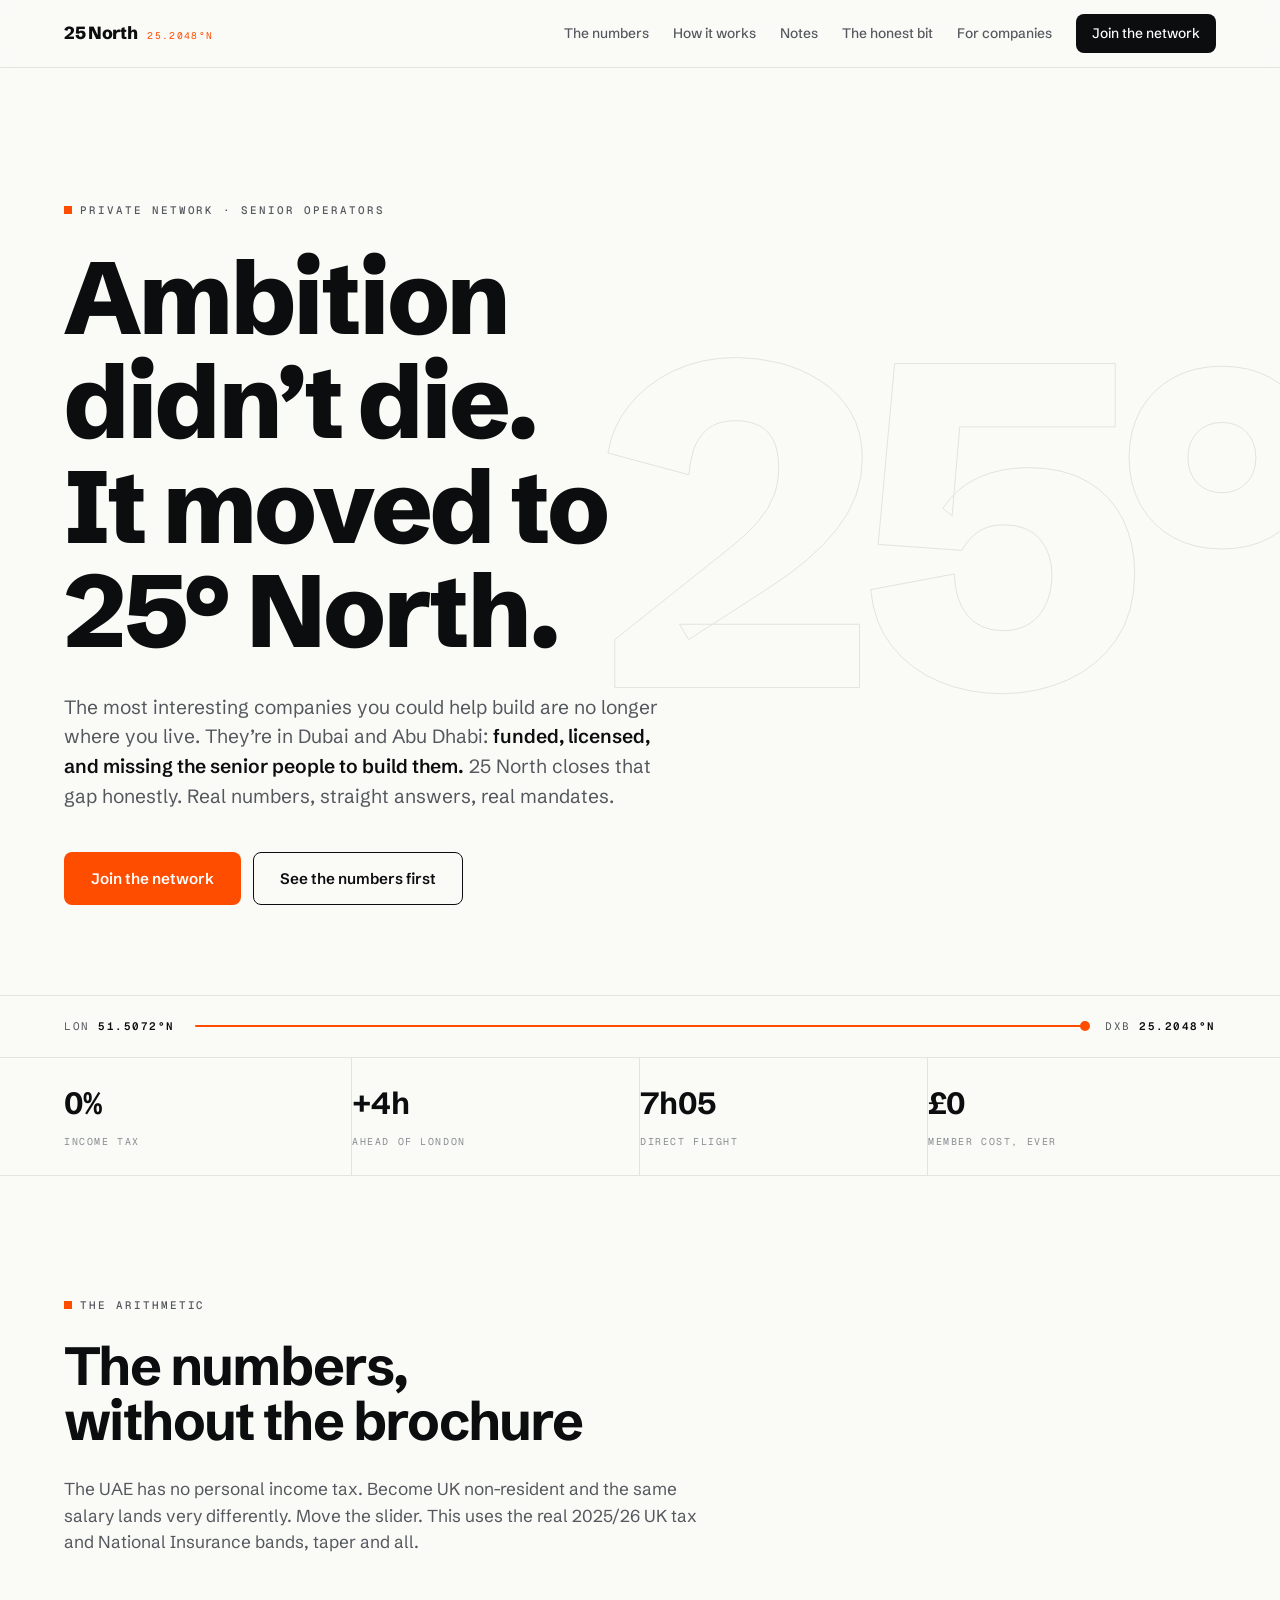
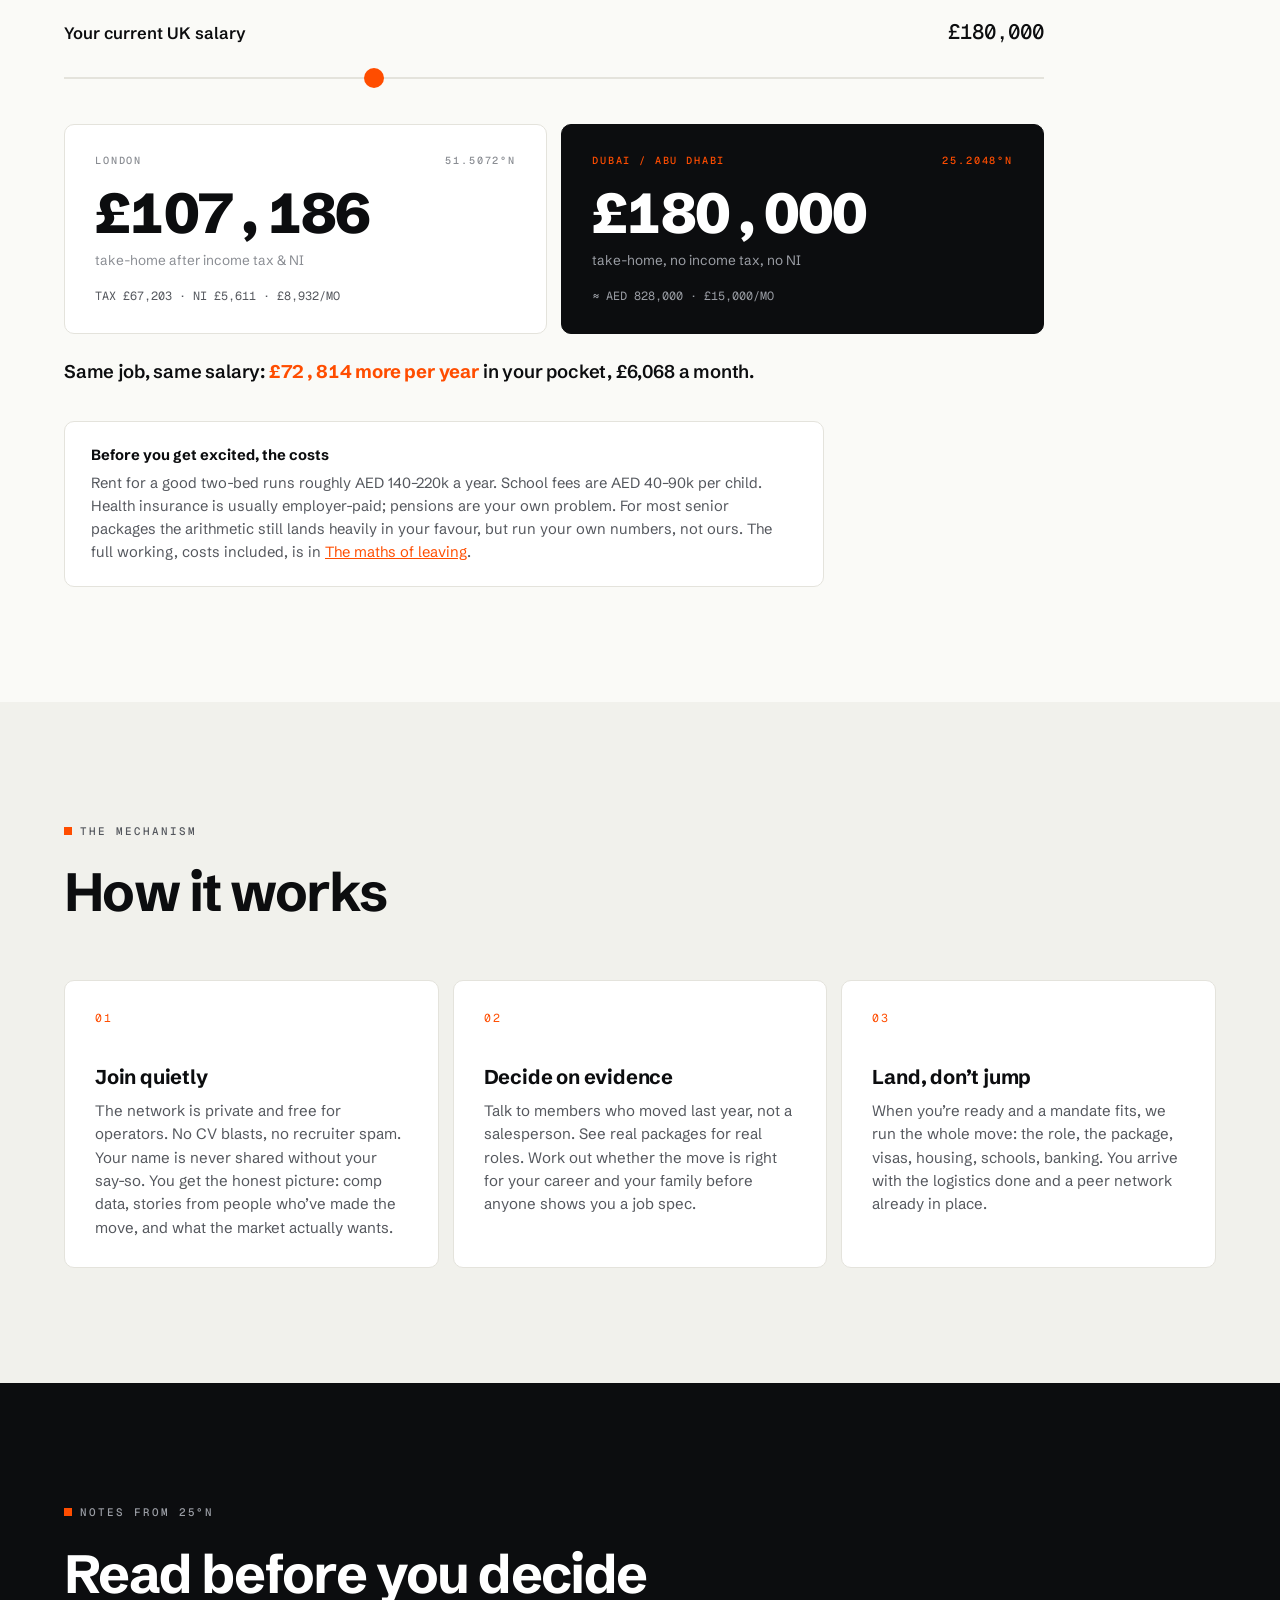
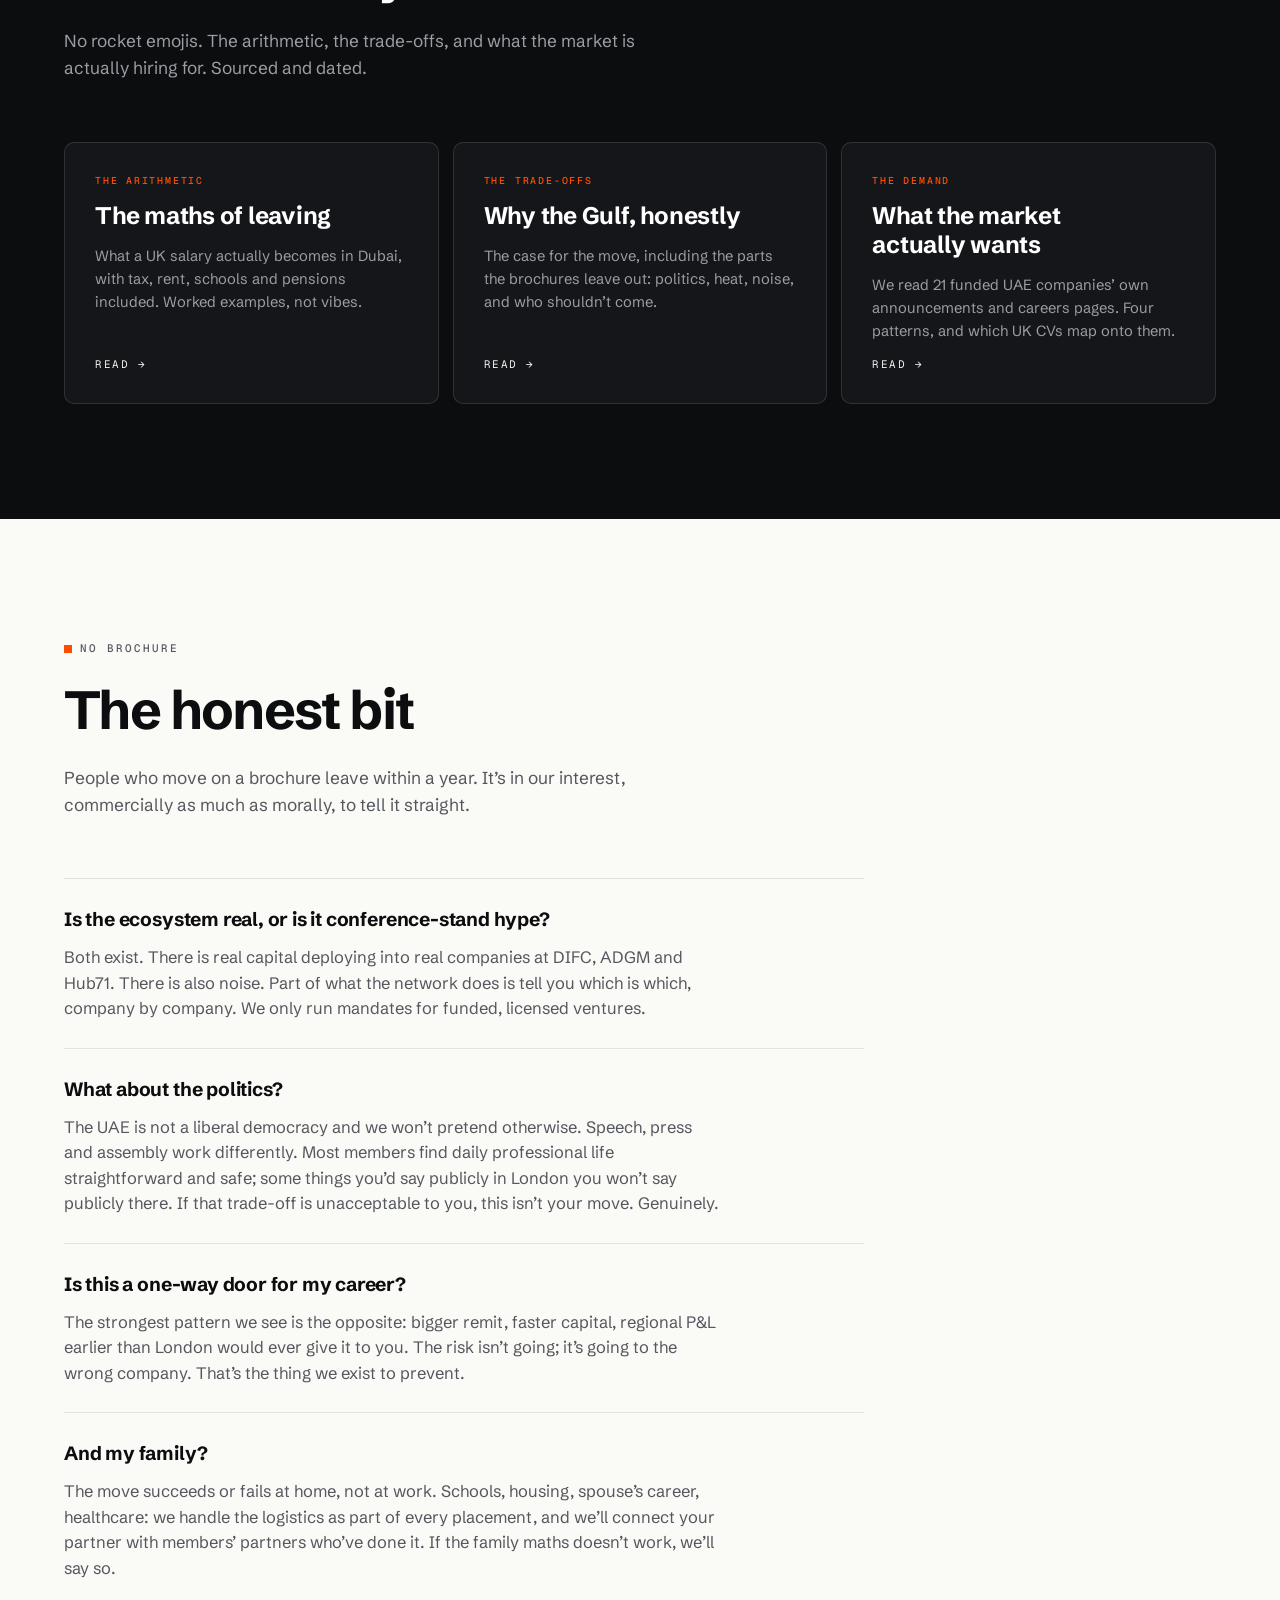
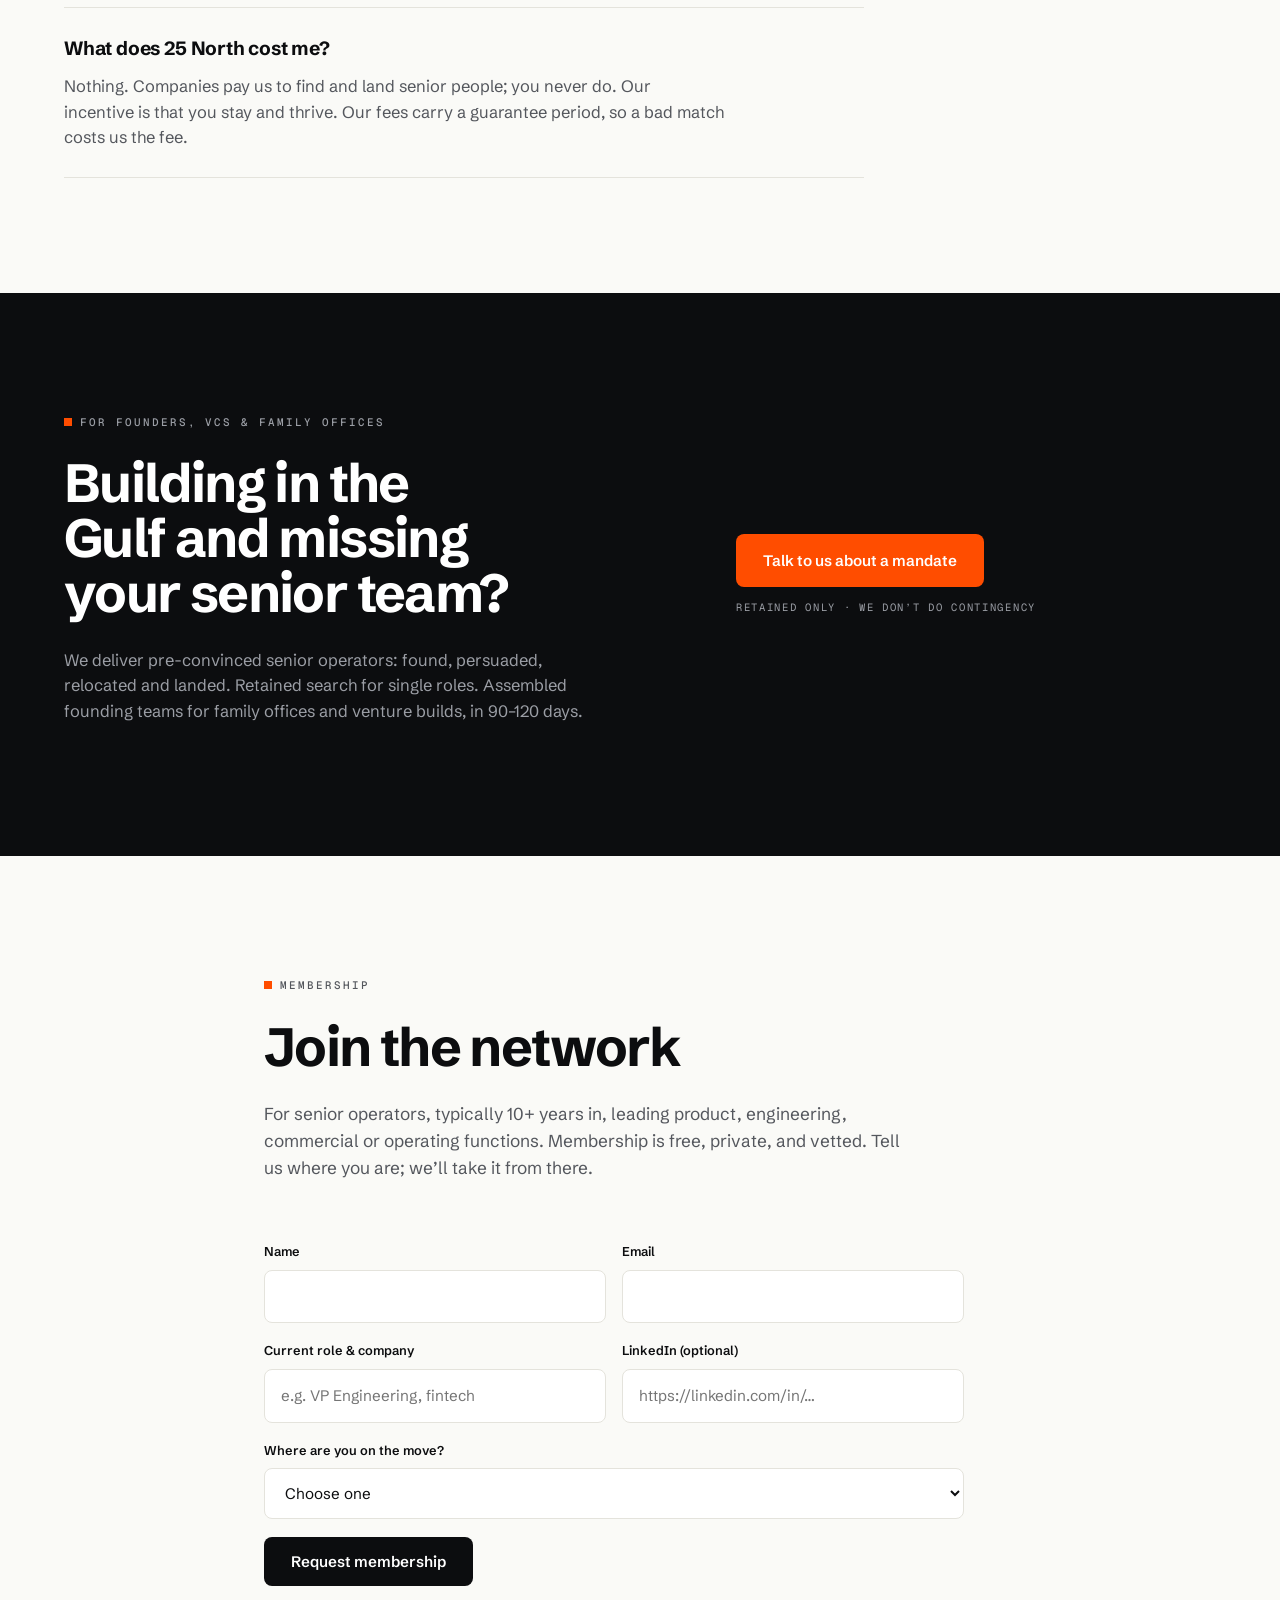
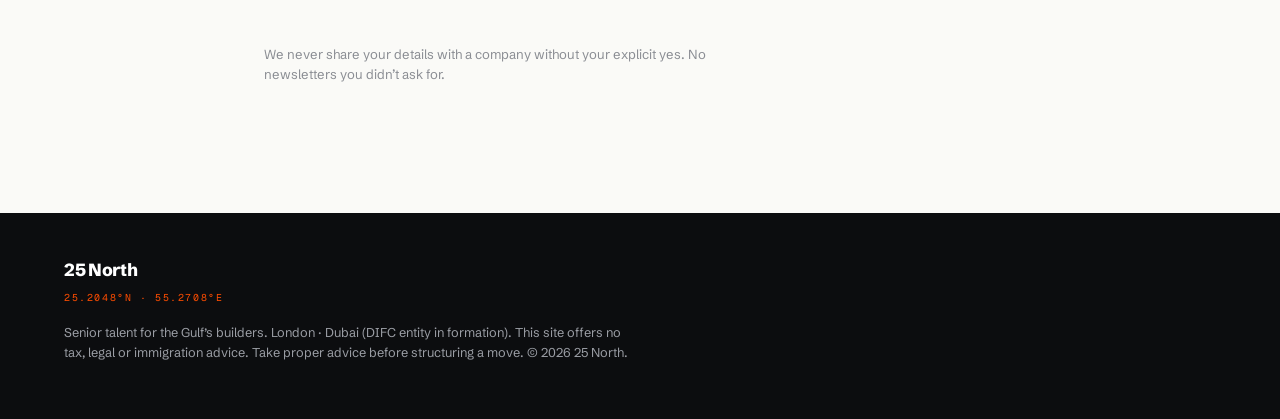
==== index.html @ 4f751bbb "25 North: candidate-side landing site with lead capture Static site for the UK-to-UAE senior talent " ====
<!doctype html>
<html lang="en-GB">
<head>
<meta charset="utf-8">
<meta name="viewport" content="width=device-width, initial-scale=1">
<title>25 North — for senior operators building at 25°N</title>
<meta name="description" content="25 North is a private network for senior UK operators moving to the UAE. Honest numbers, straight answers, and real mandates with funded ventures in Dubai and Abu Dhabi.">
<link rel="preconnect" href="https://fonts.googleapis.com">
<link rel="preconnect" href="https://fonts.gstatic.com" crossorigin>
<link rel="stylesheet" href="https://fonts.googleapis.com/css2?family=Schibsted+Grotesk:wght@400;500;600;700;800&family=Geist+Mono:wght@400;500&display=swap">
<link rel="stylesheet" href="assets/styles.css">
</head>
<body>

<header class="topbar">
  <div class="shell topbar-in">
    <a class="brand" href="#top">
      <span class="brand-word">25 North</span>
      <span class="brand-lat">25.2048°N</span>
    </a>
    <nav class="nav" aria-label="Main">
      <a href="#numbers">The numbers</a>
      <a href="#how">How it works</a>
      <a href="#notes">Notes</a>
      <a href="#honest">The honest bit</a>
      <a href="#companies">For companies</a>
      <a class="nav-cta" href="#join">Join the network</a>
    </nav>
  </div>
</header>

<main id="top">

  <!-- Hero -->
  <section class="hero">
    <div class="hero-watermark" aria-hidden="true">25°</div>
    <div class="shell hero-in">
      <p class="eyebrow">Private network &middot; senior operators</p>
      <h1>Ambition didn&rsquo;t die. It moved to 25&deg;&nbsp;North.</h1>
      <p class="lede">The most interesting companies you could help build are no longer where you live. They&rsquo;re in Dubai and Abu&nbsp;Dhabi: <strong>funded, licensed, and missing the senior people to build them.</strong> 25&nbsp;North closes that gap honestly. Real numbers, straight answers, real mandates.</p>
      <div class="hero-ctas">
        <a class="btn btn-primary" href="#join">Join the network</a>
        <a class="btn btn-ghost" href="#numbers">See the numbers first</a>
      </div>
    </div>
    <div class="route" aria-hidden="true">
      <div class="shell route-in">
        <span class="mono">LON <b>51.5072&deg;N</b></span>
        <div class="route-track"><span class="route-dot"></span></div>
        <span class="mono">DXB <b>25.2048&deg;N</b></span>
      </div>
    </div>
  </section>

  <!-- Facts strip -->
  <div class="facts" aria-label="Key figures">
    <div class="shell facts-in">
      <div class="fact"><b>0%</b><span>income tax</span></div>
      <div class="fact"><b>+4h</b><span>ahead of London</span></div>
      <div class="fact"><b>7h05</b><span>direct flight</span></div>
      <div class="fact"><b>&pound;0</b><span>member cost, ever</span></div>
    </div>
  </div>

  <!-- Calculator -->
  <section class="band" id="numbers">
    <div class="shell">
      <div class="section-head reveal">
        <p class="eyebrow">The arithmetic</p>
        <h2>The numbers, without the brochure</h2>
        <p class="section-lede">The UAE has no personal income tax. Become UK non-resident and the same salary lands very differently. Move the slider. This uses the real 2025/26 UK tax and National Insurance bands, taper and all.</p>
      </div>

      <div class="calc reveal">
        <div class="calc-controls">
          <label for="salary">Your current UK salary <output id="salary-out" for="salary"></output></label>
          <input type="range" id="salary" min="80000" max="400000" step="5000" value="180000">
        </div>
        <div class="calc-grid">
          <div class="calc-card">
            <p class="calc-city"><span>London</span><span>51.5072&deg;N</span></p>
            <p class="calc-big" id="uk-takehome"></p>
            <p class="calc-sub">take-home after income tax &amp; NI</p>
            <p class="calc-detail" id="uk-detail"></p>
          </div>
          <div class="calc-card calc-card-accent">
            <p class="calc-city"><span>Dubai / Abu Dhabi</span><span>25.2048&deg;N</span></p>
            <p class="calc-big" id="uae-takehome"></p>
            <p class="calc-sub">take-home, no income tax, no NI</p>
            <p class="calc-detail" id="uae-detail"></p>
          </div>
        </div>
        <p class="calc-delta" id="delta-line"></p>
        <div class="calc-honesty">
          <h4>Before you get excited, the costs</h4>
          <p>Rent for a good two-bed runs roughly AED 140&ndash;220k a year. School fees are AED 40&ndash;90k per child. Health insurance is usually employer-paid; pensions are your own problem. For most senior packages the arithmetic still lands heavily in your favour, but run your own numbers, not ours. The full working, costs included, is in <a href="notes/the-maths-of-leaving.html">The maths of leaving</a>.</p>
        </div>
      </div>
    </div>
  </section>

  <!-- How it works -->
  <section class="band band-alt" id="how">
    <div class="shell">
      <div class="section-head reveal">
        <p class="eyebrow">The mechanism</p>
        <h2>How it works</h2>
      </div>
      <ol class="steps reveal">
        <li>
          <h3>Join quietly</h3>
          <p>The network is private and free for operators. No CV blasts, no recruiter spam. Your name is never shared without your say-so. You get the honest picture: comp data, stories from people who&rsquo;ve made the move, and what the market actually wants.</p>
        </li>
        <li>
          <h3>Decide on evidence</h3>
          <p>Talk to members who moved last year, not a salesperson. See real packages for real roles. Work out whether the move is right for your career and your family before anyone shows you a job spec.</p>
        </li>
        <li>
          <h3>Land, don&rsquo;t jump</h3>
          <p>When you&rsquo;re ready and a mandate fits, we run the whole move: the role, the package, visas, housing, schools, banking. You arrive with the logistics done and a peer network already in place.</p>
        </li>
      </ol>
    </div>
  </section>

  <!-- Notes -->
  <section class="band band-dark" id="notes">
    <div class="shell">
      <div class="section-head reveal">
        <p class="eyebrow">Notes from 25&deg;N</p>
        <h2>Read before you decide</h2>
        <p class="section-lede">No rocket emojis. The arithmetic, the trade-offs, and what the market is actually hiring for. Sourced and dated.</p>
      </div>
      <div class="notes-grid reveal">
        <a class="note-card" href="notes/the-maths-of-leaving.html">
          <span class="note-kicker">The arithmetic</span>
          <h3>The maths of leaving</h3>
          <p>What a UK salary actually becomes in Dubai, with tax, rent, schools and pensions included. Worked examples, not vibes.</p>
          <span class="note-more">Read &rarr;</span>
        </a>
        <a class="note-card" href="notes/why-the-gulf-honestly.html">
          <span class="note-kicker">The trade-offs</span>
          <h3>Why the Gulf, honestly</h3>
          <p>The case for the move, including the parts the brochures leave out: politics, heat, noise, and who shouldn&rsquo;t come.</p>
          <span class="note-more">Read &rarr;</span>
        </a>
        <a class="note-card" href="notes/what-the-market-actually-wants.html">
          <span class="note-kicker">The demand</span>
          <h3>What the market actually wants</h3>
          <p>We read 21 funded UAE companies&rsquo; own announcements and careers pages. Four patterns, and which UK CVs map onto them.</p>
          <span class="note-more">Read &rarr;</span>
        </a>
      </div>
    </div>
  </section>

  <!-- The honest bit -->
  <section class="band" id="honest">
    <div class="shell">
      <div class="section-head reveal">
        <p class="eyebrow">No brochure</p>
        <h2>The honest bit</h2>
        <p class="section-lede">People who move on a brochure leave within a year. It&rsquo;s in our interest, commercially as much as morally, to tell it straight.</p>
      </div>
      <dl class="faq reveal">
        <div class="faq-item">
          <dt>Is the ecosystem real, or is it conference-stand hype?</dt>
          <dd>Both exist. There is real capital deploying into real companies at DIFC, ADGM and Hub71. There is also noise. Part of what the network does is tell you which is which, company by company. We only run mandates for funded, licensed ventures.</dd>
        </div>
        <div class="faq-item">
          <dt>What about the politics?</dt>
          <dd>The UAE is not a liberal democracy and we won&rsquo;t pretend otherwise. Speech, press and assembly work differently. Most members find daily professional life straightforward and safe; some things you&rsquo;d say publicly in London you won&rsquo;t say publicly there. If that trade-off is unacceptable to you, this isn&rsquo;t your move. Genuinely.</dd>
        </div>
        <div class="faq-item">
          <dt>Is this a one-way door for my career?</dt>
          <dd>The strongest pattern we see is the opposite: bigger remit, faster capital, regional P&amp;L earlier than London would ever give it to you. The risk isn&rsquo;t going; it&rsquo;s going to the wrong company. That&rsquo;s the thing we exist to prevent.</dd>
        </div>
        <div class="faq-item">
          <dt>And my family?</dt>
          <dd>The move succeeds or fails at home, not at work. Schools, housing, spouse&rsquo;s career, healthcare: we handle the logistics as part of every placement, and we&rsquo;ll connect your partner with members&rsquo; partners who&rsquo;ve done it. If the family maths doesn&rsquo;t work, we&rsquo;ll say so.</dd>
        </div>
        <div class="faq-item">
          <dt>What does 25 North cost me?</dt>
          <dd>Nothing. Companies pay us to find and land senior people; you never do. Our incentive is that you stay and thrive. Our fees carry a guarantee period, so a bad match costs us the fee.</dd>
        </div>
      </dl>
    </div>
  </section>

  <!-- For companies -->
  <section class="band band-dark" id="companies">
    <div class="shell companies-grid">
      <div class="reveal">
        <p class="eyebrow">For founders, VCs &amp; family offices</p>
        <h2>Building in the Gulf and missing your senior team?</h2>
        <p>We deliver pre-convinced senior operators: found, persuaded, relocated and landed. Retained search for single roles. Assembled founding teams for family offices and venture builds, in 90&ndash;120 days.</p>
      </div>
      <div class="companies-cta reveal">
        <a class="btn btn-primary" href="mailto:dannysdubai@gmail.com?subject=Mandate%20enquiry%20-%2025%20North">Talk to us about a mandate</a>
        <p class="companies-note">Retained only &middot; we don&rsquo;t do contingency</p>
      </div>
    </div>
  </section>

  <!-- Join -->
  <section class="band" id="join">
    <div class="shell shell-narrow">
      <div class="section-head reveal">
        <p class="eyebrow">Membership</p>
        <h2>Join the network</h2>
        <p class="section-lede">For senior operators, typically 10+ years in, leading product, engineering, commercial or operating functions. Membership is free, private, and vetted. Tell us where you are; we&rsquo;ll take it from there.</p>
      </div>
      <form id="join-form" novalidate class="reveal">
        <div class="form-row">
          <div class="field">
            <label for="f-name">Name</label>
            <input id="f-name" name="name" type="text" autocomplete="name" required>
          </div>
          <div class="field">
            <label for="f-email">Email</label>
            <input id="f-email" name="email" type="email" autocomplete="email" required>
          </div>
        </div>
        <div class="form-row">
          <div class="field">
            <label for="f-role">Current role &amp; company</label>
            <input id="f-role" name="role" type="text" placeholder="e.g. VP Engineering, fintech" required>
          </div>
          <div class="field">
            <label for="f-linkedin">LinkedIn (optional)</label>
            <input id="f-linkedin" name="linkedin" type="url" placeholder="https://linkedin.com/in/…">
          </div>
        </div>
        <div class="field">
          <label for="f-timeline">Where are you on the move?</label>
          <select id="f-timeline" name="timeline" required>
            <option value="" selected disabled>Choose one</option>
            <option>Curious: want the honest picture</option>
            <option>Seriously considering: 6–12 months out</option>
            <option>Ready: would move for the right role</option>
            <option>Already in the UAE</option>
          </select>
        </div>
        <div class="hp" aria-hidden="true">
          <label for="f-company2">Leave this empty</label>
          <input id="f-company2" name="_honey" type="text" tabindex="-1" autocomplete="off">
        </div>
        <button class="btn btn-dark" type="submit">Request membership</button>
        <p class="form-status" id="form-status" role="status" aria-live="polite"></p>
        <p class="form-privacy">We never share your details with a company without your explicit yes. No newsletters you didn&rsquo;t ask for.</p>
      </form>
    </div>
  </section>

</main>

<footer class="footer">
  <div class="shell footer-in">
    <span class="footer-brand">25 North</span>
    <span class="footer-coords">25.2048&deg;N &middot; 55.2708&deg;E</span>
    <p class="footer-fine">Senior talent for the Gulf&rsquo;s builders. London &middot; Dubai (DIFC entity in formation). This site offers no tax, legal or immigration advice. Take proper advice before structuring a move. &copy; 2026 25 North.</p>
  </div>
</footer>

<script src="assets/app.js"></script>
</body>
</html>
---- assets/styles.css ----
/* 25 North — Swiss-modern, light, signal orange.
   Type: Schibsted Grotesk (display + body) · Geist Mono (labels, data).
   Flat 1px geometry, oversized headlines, functional motion. No heritage styling. */
:root{
  --bg:#fafaf7;
  --bg-2:#f1f1ec;
  --ink:#0c0d0f;
  --ink-2:#54575d;
  --muted:#8a8d93;
  --line:#e4e3dc;
  --accent:#ff4d00;
  --accent-down:#d94100;
  --dark:#0c0d0f;
  --dark-2:#15161a;
  --on-dark:#f2f2ef;
  --on-dark-2:#9b9ea5;
  --line-dark:rgba(255,255,255,.12);
  --good:#0e8a5f;
  --error:#c92a1e;
  --font-sans:"Schibsted Grotesk", "Helvetica Neue", Arial, system-ui, sans-serif;
  --font-mono:"Geist Mono", ui-monospace, "SF Mono", Menlo, monospace;
  --shell:1200px;
  --radius:10px;
}
*{box-sizing:border-box}
html{scroll-behavior:smooth}
@media (prefers-reduced-motion:reduce){ html{scroll-behavior:auto} }
body{
  margin:0; background:var(--bg); color:var(--ink);
  font-family:var(--font-sans); font-size:16.5px; line-height:1.55;
  -webkit-font-smoothing:antialiased;
}
.shell{
  max-width:var(--shell); margin:0 auto;
  padding-left:max(24px, env(safe-area-inset-left, 0px));
  padding-right:max(24px, env(safe-area-inset-right, 0px));
}
.shell-narrow{max-width:800px}

h1,h2,h3{font-weight:700; line-height:1.02; letter-spacing:-.03em; text-wrap:balance; margin:0 0 .5em}
h1{font-size:clamp(3rem,8vw,6.6rem); font-weight:800}
h2{font-size:clamp(2rem,4.2vw,3.4rem)}
h3{font-size:1.25rem; letter-spacing:-.01em; line-height:1.2}
p{margin:0 0 1em}
a{color:inherit}
.accent{color:var(--accent)}

.mono, .eyebrow{font-family:var(--font-mono)}
.eyebrow{
  display:inline-flex; align-items:center; gap:8px;
  font-size:.68rem; font-weight:500; letter-spacing:.18em; text-transform:uppercase;
  color:var(--ink-2); margin:0 0 26px;
}
.eyebrow::before{content:""; width:8px; height:8px; background:var(--accent); display:inline-block}
.band-dark .eyebrow{color:var(--on-dark-2)}

/* ---------- Reveal (JS-gated) ---------- */
html.js .reveal{opacity:0; transform:translateY(14px); transition:opacity .6s ease, transform .6s cubic-bezier(.2,.7,.2,1)}
html.js .reveal.in{opacity:1; transform:none}
@media (prefers-reduced-motion:reduce){ html.js .reveal{opacity:1; transform:none; transition:none} }

/* ---------- Top bar ---------- */
.topbar{
  position:sticky; top:0; z-index:40;
  background:color-mix(in srgb, var(--bg) 85%, transparent);
  backdrop-filter:blur(12px); -webkit-backdrop-filter:blur(12px);
  border-bottom:1px solid var(--line);
}
.topbar-in{display:flex; align-items:center; justify-content:space-between; gap:16px; padding-block:14px}
.brand{display:flex; align-items:baseline; gap:10px; text-decoration:none; color:var(--ink)}
.brand-word{font-weight:800; font-size:1.1rem; letter-spacing:-.02em}
.brand-lat{font-family:var(--font-mono); font-size:.6rem; letter-spacing:.14em; color:var(--accent)}
.nav{display:flex; align-items:center; gap:24px; flex-wrap:wrap}
.nav a{font-size:.86rem; font-weight:500; color:var(--ink-2); text-decoration:none}
.nav a:hover{color:var(--ink)}
.nav-cta{
  color:#fff !important; background:var(--ink); padding:9px 16px; border-radius:8px; font-weight:600;
}
.nav-cta:hover{background:var(--accent)}
@media (max-width:860px){ .nav a:not(.nav-cta){display:none} }

/* ---------- Hero ---------- */
.hero{position:relative; overflow:hidden}
.hero-watermark{
  position:absolute; right:-.06em; top:46%; transform:translateY(-50%);
  font-weight:800; font-size:clamp(14rem,36vw,34rem); line-height:1; letter-spacing:-.05em;
  color:transparent; -webkit-text-stroke:1px var(--line); pointer-events:none; user-select:none;
  z-index:0;
}
@media (max-width:860px){ .hero-watermark{display:none} }
.hero-in{position:relative; z-index:1; padding-block:clamp(72px,10vw,140px) clamp(56px,7vw,96px)}
.hero h1{max-width:11ch; margin-bottom:30px}
.hero .lede{font-size:clamp(1.05rem,1.5vw,1.3rem); color:var(--ink-2); max-width:52ch; margin-bottom:40px}
.hero .lede strong{color:var(--ink); font-weight:600}
.hero-ctas{display:flex; gap:12px; flex-wrap:wrap; align-items:center}

/* Route line */
.route{border-top:1px solid var(--line); border-bottom:1px solid var(--line); padding-block:22px}
.route-in{display:grid; grid-template-columns:auto 1fr auto; gap:20px; align-items:center}
.route .mono{font-size:.68rem; letter-spacing:.14em; text-transform:uppercase; color:var(--ink-2); white-space:nowrap}
.route .mono b{color:var(--ink); font-weight:600}
.route-track{position:relative; height:2px; background:var(--line); border-radius:2px; min-width:0}
.route-track::after{
  content:""; position:absolute; inset:0; background:var(--accent); transform-origin:left;
  border-radius:2px;
}
html.js .route-track::after{transform:scaleX(0); animation:route 1.8s cubic-bezier(.4,0,.2,1) .3s forwards}
.route-dot{
  position:absolute; top:50%; left:100%; width:10px; height:10px; margin:-5px 0 0 -5px;
  background:var(--accent); border-radius:50%;
}
html.js .route-dot{opacity:0; animation:pop .4s ease 2s forwards}
@keyframes route{to{transform:scaleX(1)}}
@keyframes pop{to{opacity:1}}
@media (prefers-reduced-motion:reduce){
  html.js .route-track::after{animation:none; transform:none}
  html.js .route-dot{animation:none; opacity:1}
}

/* Facts strip */
.facts{background:var(--bg); border-bottom:1px solid var(--line)}
.facts-in{display:grid; grid-template-columns:repeat(auto-fit,minmax(150px,1fr))}
.fact{padding:22px 24px 22px 0; border-right:1px solid var(--line); min-width:0}
.fact:last-child{border-right:none}
@media (max-width:700px){ .facts-in{grid-template-columns:1fr 1fr} .fact:nth-child(2n){border-right:none} .fact{border-bottom:1px solid var(--line)} .fact:nth-last-child(-n+2){border-bottom:none} }
.fact b{display:block; font-size:clamp(1.5rem,2.4vw,2.1rem); font-weight:700; letter-spacing:-.02em; font-variant-numeric:tabular-nums}
.fact span{font-family:var(--font-mono); font-size:.62rem; letter-spacing:.16em; text-transform:uppercase; color:var(--muted)}

/* ---------- Buttons ---------- */
.btn{
  display:inline-block; padding:14px 26px; border-radius:8px; font-weight:600; font-size:.95rem;
  text-decoration:none; border:1px solid transparent; cursor:pointer; font-family:var(--font-sans);
  transition:background .15s ease, border-color .15s ease, color .15s ease, transform .1s ease;
}
.btn:active{transform:translateY(1px)}
.btn-primary{background:var(--accent); color:#fff}
.btn-primary:hover{background:var(--accent-down)}
.btn-dark{background:var(--ink); color:#fff}
.btn-dark:hover{background:var(--accent)}
.btn-ghost{border-color:var(--ink); color:var(--ink); background:transparent}
.btn-ghost:hover{border-color:var(--accent); color:var(--accent)}
.band-dark .btn-ghost{border-color:var(--on-dark-2); color:var(--on-dark)}
.band-dark .btn-ghost:hover{border-color:#fff; color:#fff}

/* ---------- Bands ---------- */
.band{padding-block:clamp(72px,9vw,128px)}
.band-alt{background:var(--bg-2)}
.band-dark{background:var(--dark); color:var(--on-dark)}
.band-dark h2{color:#fff}
.section-head{max-width:760px; margin-bottom:clamp(36px,5vw,60px)}
.section-lede{color:var(--ink-2); font-size:1.08rem; max-width:58ch; margin:0}
.band-dark .section-lede{color:var(--on-dark-2)}

/* ---------- Calculator ---------- */
.calc{max-width:980px}
.calc-controls label{display:flex; justify-content:space-between; align-items:baseline; gap:12px; font-weight:600; margin-bottom:12px; flex-wrap:wrap}
.calc-controls output{font-family:var(--font-mono); font-size:1.3rem; font-weight:500; font-variant-numeric:tabular-nums}
input[type=range]{width:100%; appearance:none; -webkit-appearance:none; height:36px; background:none; margin:0 0 28px; cursor:pointer}
input[type=range]::-webkit-slider-runnable-track{height:2px; background:var(--line)}
input[type=range]::-webkit-slider-thumb{appearance:none; -webkit-appearance:none; width:20px; height:20px; border-radius:50%; background:var(--accent); margin-top:-9px}
input[type=range]::-moz-range-track{height:2px; background:var(--line)}
input[type=range]::-moz-range-thumb{width:18px; height:18px; border-radius:50%; background:var(--accent); border:none}
input[type=range]:focus-visible{outline:2px solid var(--accent); outline-offset:4px; border-radius:4px}

.calc-grid{display:grid; grid-template-columns:repeat(auto-fit,minmax(290px,1fr)); gap:14px}
.calc-card{background:#fff; border:1px solid var(--line); border-radius:var(--radius); padding:28px 30px; min-width:0}
.calc-card .calc-city{font-family:var(--font-mono); font-size:.64rem; font-weight:500; letter-spacing:.18em; text-transform:uppercase; color:var(--muted); margin:0 0 16px; display:flex; justify-content:space-between; gap:8px}
.calc-big{font-size:clamp(2.4rem,4.4vw,3.6rem); font-weight:800; letter-spacing:-.03em; margin:0; font-variant-numeric:tabular-nums; line-height:1}
.calc-sub{color:var(--muted); font-size:.85rem; margin:8px 0 16px}
.calc-detail{font-family:var(--font-mono); font-size:.74rem; color:var(--ink-2); margin:0; font-variant-numeric:tabular-nums}
.calc-card-accent{background:var(--ink); border-color:var(--ink); color:var(--on-dark)}
.calc-card-accent .calc-city{color:var(--accent)}
.calc-card-accent .calc-big{color:#fff}
.calc-card-accent .calc-sub,.calc-card-accent .calc-detail{color:var(--on-dark-2)}
.calc-delta{margin-top:24px; font-size:1.15rem; font-weight:600; letter-spacing:-.01em}
.calc-delta strong{color:var(--accent); font-variant-numeric:tabular-nums}
.calc-honesty{margin-top:34px; border:1px solid var(--line); border-radius:var(--radius); padding:22px 26px; max-width:76ch; background:#fff}
.calc-honesty h4{margin:0 0 6px; font-size:.92rem}
.calc-honesty p{font-size:.92rem; color:var(--ink-2); margin:0}
.calc-honesty a{color:var(--accent)}

/* ---------- Steps ---------- */
.steps{list-style:none; counter-reset:step; margin:0; padding:0; display:grid; grid-template-columns:repeat(auto-fit,minmax(270px,1fr)); gap:14px}
.steps li{counter-increment:step; min-width:0; background:#fff; border:1px solid var(--line); border-radius:var(--radius); padding:28px 30px}
.steps li::before{
  content:counter(step, decimal-leading-zero);
  font-family:var(--font-mono); font-size:.72rem; letter-spacing:.18em; color:var(--accent);
  display:block; margin-bottom:38px;
}
.steps h3{margin-bottom:10px}
.steps p{color:var(--ink-2); font-size:.94rem; margin:0}

/* ---------- Notes cards ---------- */
.notes-grid{display:grid; grid-template-columns:repeat(auto-fit,minmax(270px,1fr)); gap:14px}
.note-card{
  display:flex; flex-direction:column; gap:14px; background:var(--dark-2); border:1px solid var(--line-dark);
  border-radius:var(--radius); padding:30px; text-decoration:none; color:var(--on-dark); min-width:0;
  position:relative; overflow:hidden; transition:border-color .2s ease;
}
.note-card::before{content:""; position:absolute; inset:0 auto 0 0; width:3px; background:var(--accent); transform:scaleY(0); transform-origin:top; transition:transform .25s ease}
.note-card:hover{border-color:rgba(255,255,255,.3)}
.note-card:hover::before{transform:scaleY(1)}
@media (prefers-reduced-motion:reduce){ .note-card::before{transition:none} }
.note-kicker{font-family:var(--font-mono); font-size:.62rem; font-weight:500; letter-spacing:.18em; text-transform:uppercase; color:var(--accent)}
.note-card h3{margin:0; font-size:1.5rem; color:#fff}
.note-card p{color:var(--on-dark-2); font-size:.92rem; margin:0; flex-grow:1}
.note-more{font-family:var(--font-mono); font-size:.68rem; letter-spacing:.14em; text-transform:uppercase; color:var(--on-dark)}

/* ---------- FAQ ---------- */
.faq{margin:0; max-width:800px}
.faq-item{border-top:1px solid var(--line); padding-block:26px}
.faq-item:last-child{border-bottom:1px solid var(--line)}
.faq dt{font-weight:700; font-size:1.2rem; letter-spacing:-.01em; margin-bottom:10px}
.faq dd{margin:0; color:var(--ink-2); max-width:66ch}

/* ---------- Companies band ---------- */
.companies-grid{display:grid; grid-template-columns:1.3fr 1fr; gap:48px; align-items:center}
@media (max-width:820px){ .companies-grid{grid-template-columns:1fr} }
.companies-grid p{color:var(--on-dark-2); max-width:52ch}
.companies-cta{display:flex; flex-direction:column; align-items:flex-start; gap:12px}
.companies-note{font-family:var(--font-mono); font-size:.66rem; letter-spacing:.16em; text-transform:uppercase; color:var(--on-dark-2); margin:0}

/* ---------- Form ---------- */
form{max-width:700px}
.form-row{display:grid; grid-template-columns:1fr 1fr; gap:16px}
@media (max-width:640px){ .form-row{grid-template-columns:1fr} }
.field{margin-bottom:18px; min-width:0}
.field label{display:block; font-size:.8rem; font-weight:600; margin-bottom:8px}
.field input,.field select{
  width:100%; padding:14px 16px; font:inherit; font-size:.95rem;
  background:#fff; color:var(--ink); border:1px solid var(--line); border-radius:8px;
  transition:border-color .15s ease;
}
.field input:hover,.field select:hover{border-color:var(--muted)}
.field input:focus-visible,.field select:focus-visible,.btn:focus-visible,a:focus-visible{outline:2px solid var(--accent); outline-offset:2px}
.hp{position:absolute; left:-9999px; width:1px; height:1px; overflow:hidden}
.form-status{margin-top:16px; font-weight:500; min-height:1.5em}
.form-status.ok{color:var(--good)}
.form-status.err{color:var(--error)}
.form-status a{color:var(--accent)}
.form-privacy{font-size:.82rem; color:var(--muted); margin-top:12px; max-width:60ch}

/* ---------- Articles ---------- */
.article{max-width:760px; margin:0 auto; padding-block:clamp(56px,8vw,96px)}
.article .eyebrow{margin-bottom:18px}
.article h1{font-size:clamp(2.3rem,5.4vw,4rem); font-weight:800; margin-bottom:16px}
.article .standfirst{font-size:1.3rem; line-height:1.4; letter-spacing:-.01em; color:var(--ink-2); font-weight:500; margin-bottom:14px}
.article .meta{font-family:var(--font-mono); font-size:.68rem; letter-spacing:.08em; color:var(--muted); margin-bottom:48px; text-transform:uppercase}
.article h2{font-size:1.6rem; margin-top:52px}
.article p, .article li{font-size:1.03rem; color:var(--ink); max-width:68ch}
.article a{color:var(--accent)}
.article ul, .article ol{padding-left:22px}
.article li{margin-bottom:10px}
.article .table-scroll{overflow-x:auto; margin:28px 0}
.article table{border-collapse:collapse; width:100%}
.article th, .article td{text-align:right; padding:11px 14px; font-variant-numeric:tabular-nums; border-bottom:1px solid var(--line); white-space:nowrap; font-family:var(--font-mono); font-size:.84rem}
.article th:first-child, .article td:first-child{text-align:left}
.article thead th{font-size:.62rem; text-transform:uppercase; letter-spacing:.14em; color:var(--muted); border-bottom:1px solid var(--ink)}
.article .aside{border:1px solid var(--line); border-radius:var(--radius); background:#fff; padding:20px 24px; margin:32px 0}
.article .aside p{font-size:.92rem; color:var(--ink-2); margin:0}
.article .article-cta{margin-top:56px; padding-top:30px; border-top:1px solid var(--line)}
.article .approx{color:var(--muted); font-size:.85em}

/* ---------- Footer ---------- */
.footer{background:var(--dark); color:var(--on-dark-2); padding-block:44px 56px}
.footer-in{display:flex; flex-direction:column; gap:6px}
.footer-brand{color:#fff; font-weight:800; font-size:1.1rem; letter-spacing:-.02em}
.footer-coords{font-family:var(--font-mono); font-size:.62rem; letter-spacing:.16em; text-transform:uppercase; color:var(--accent)}
.footer-fine{font-size:.8rem; max-width:72ch; margin:12px 0 0}
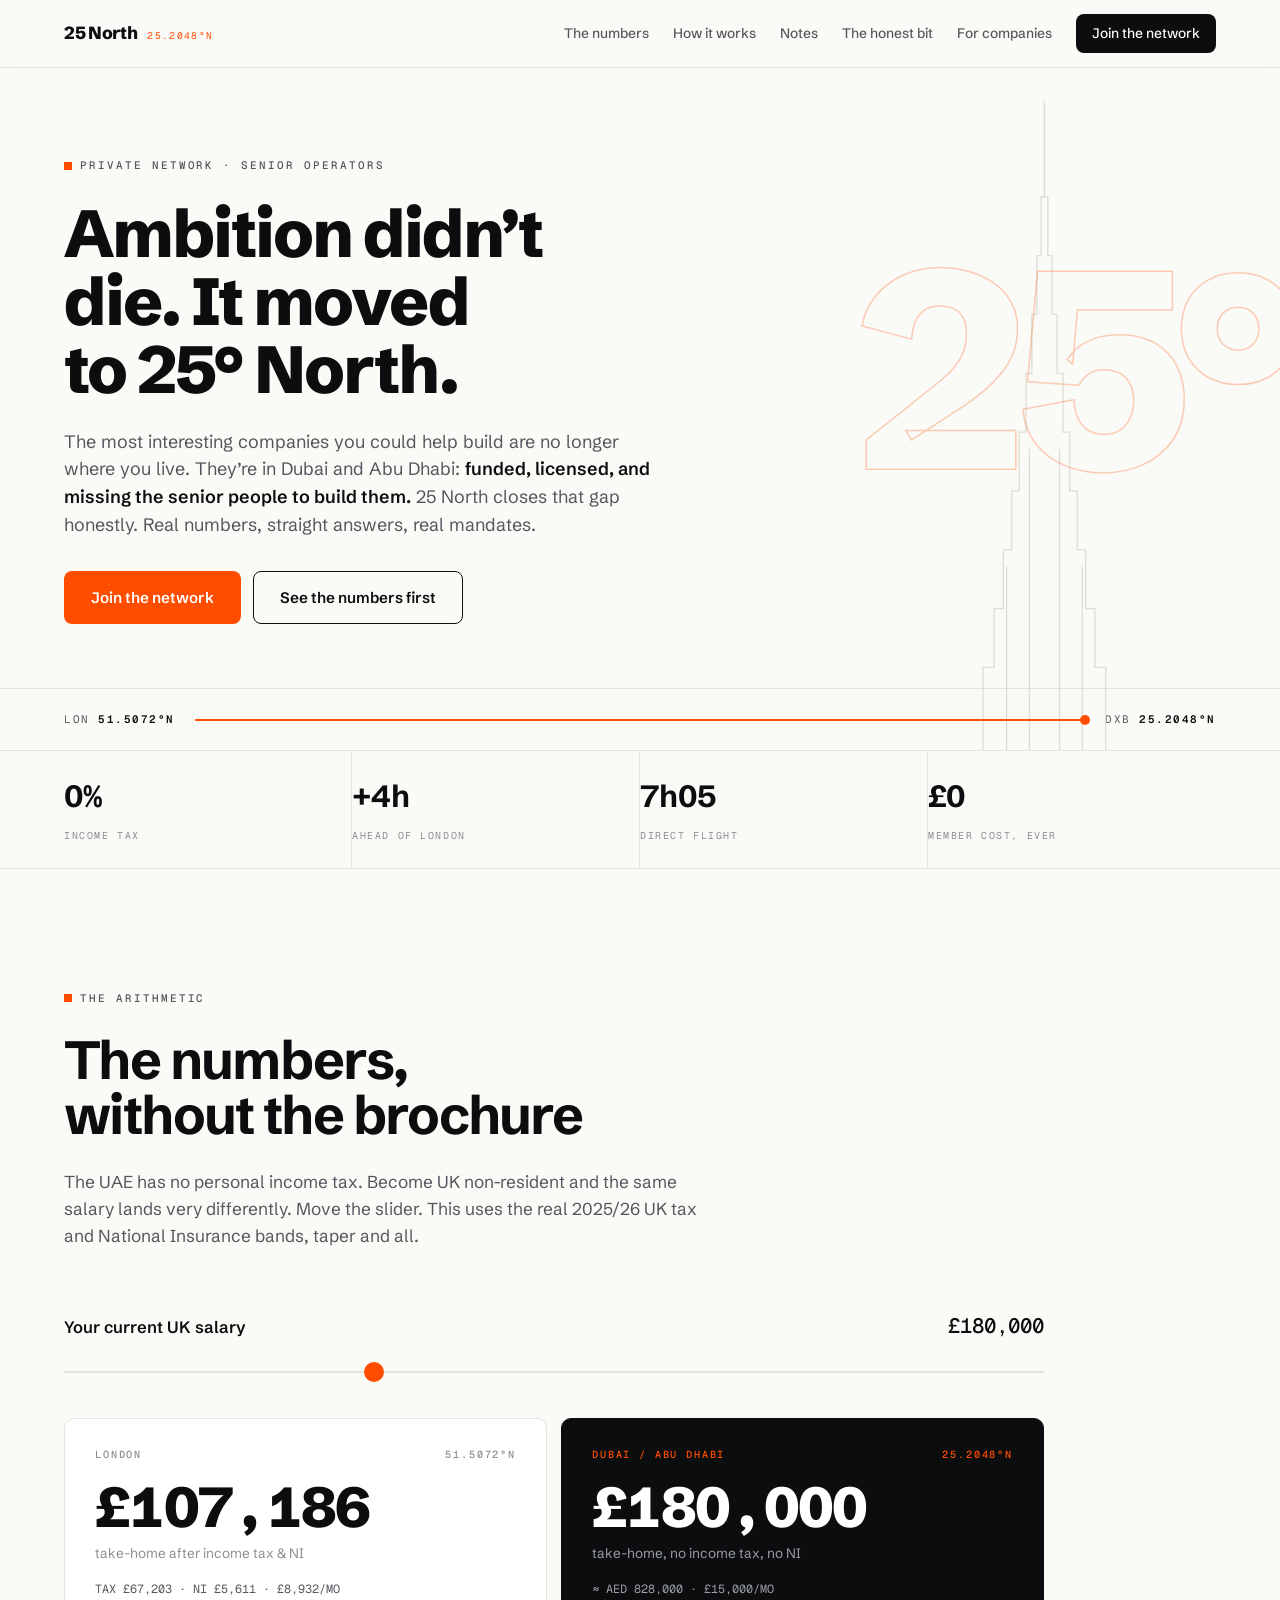
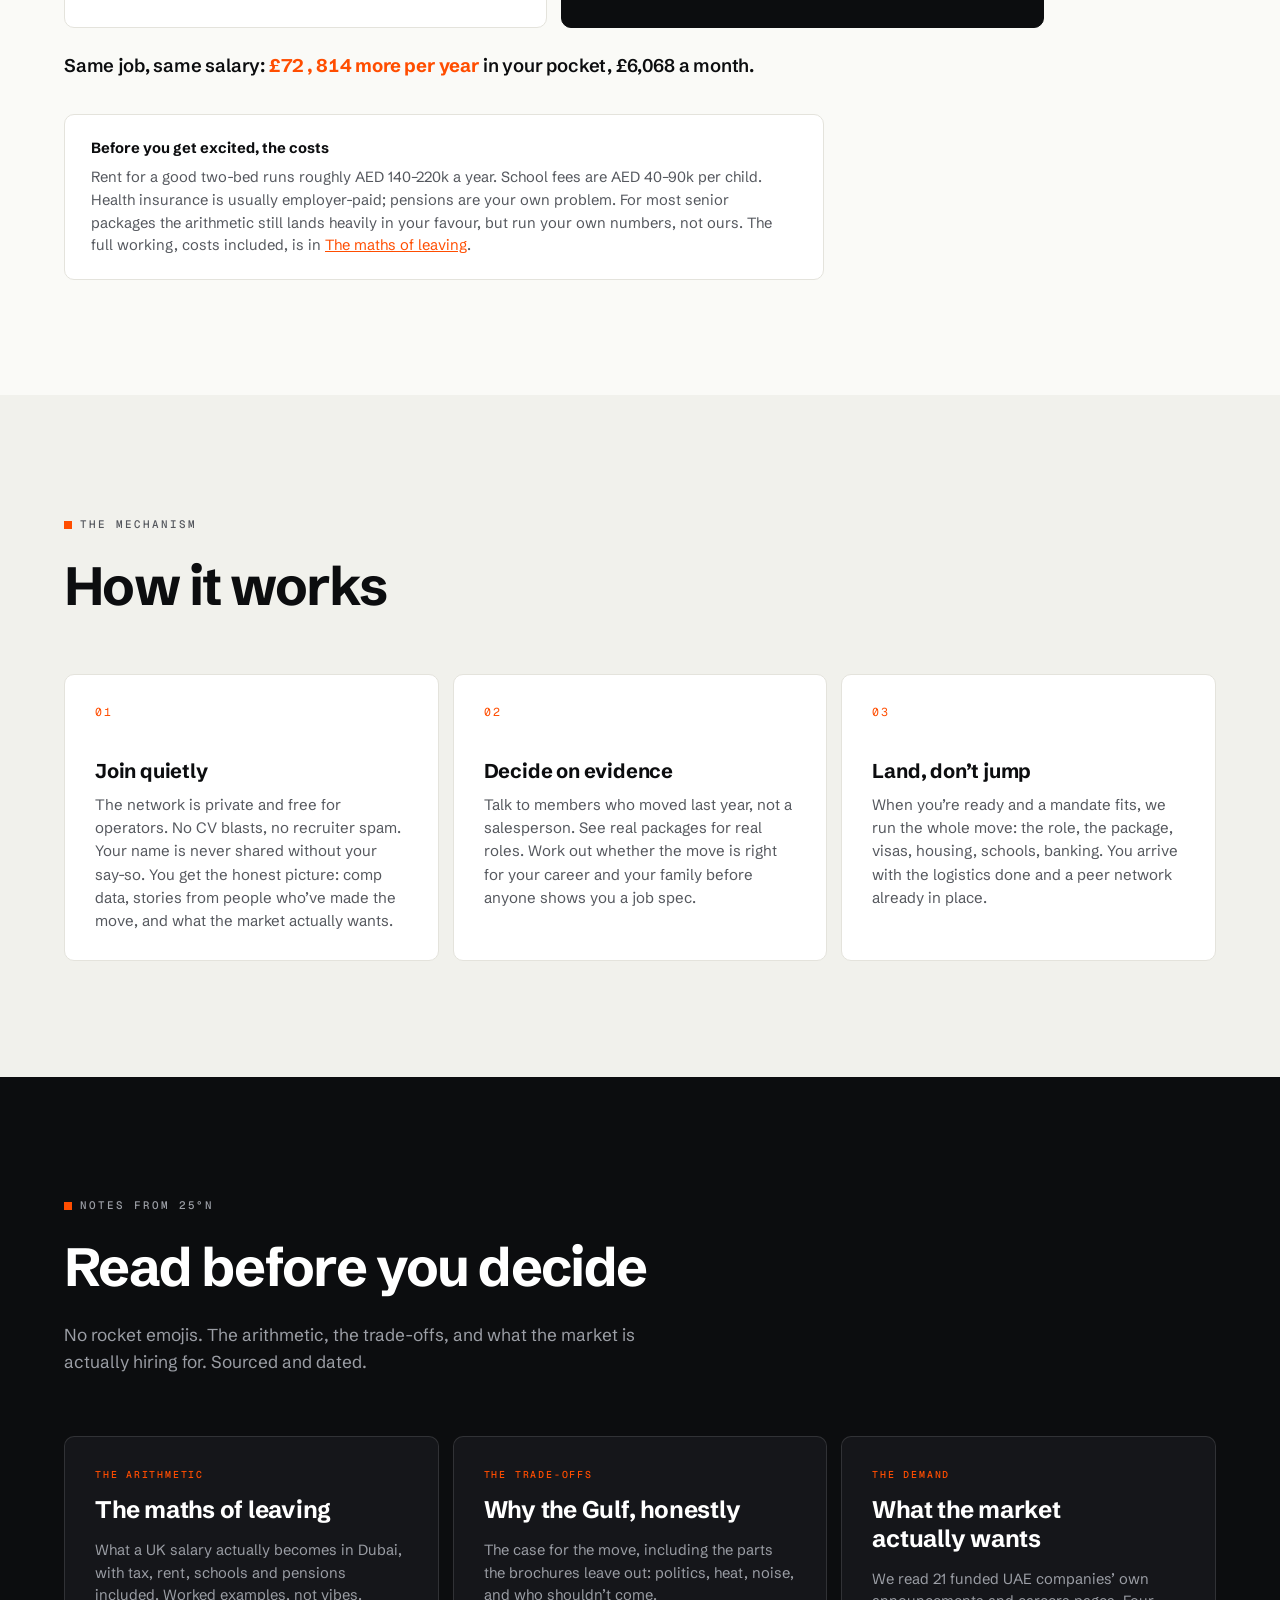
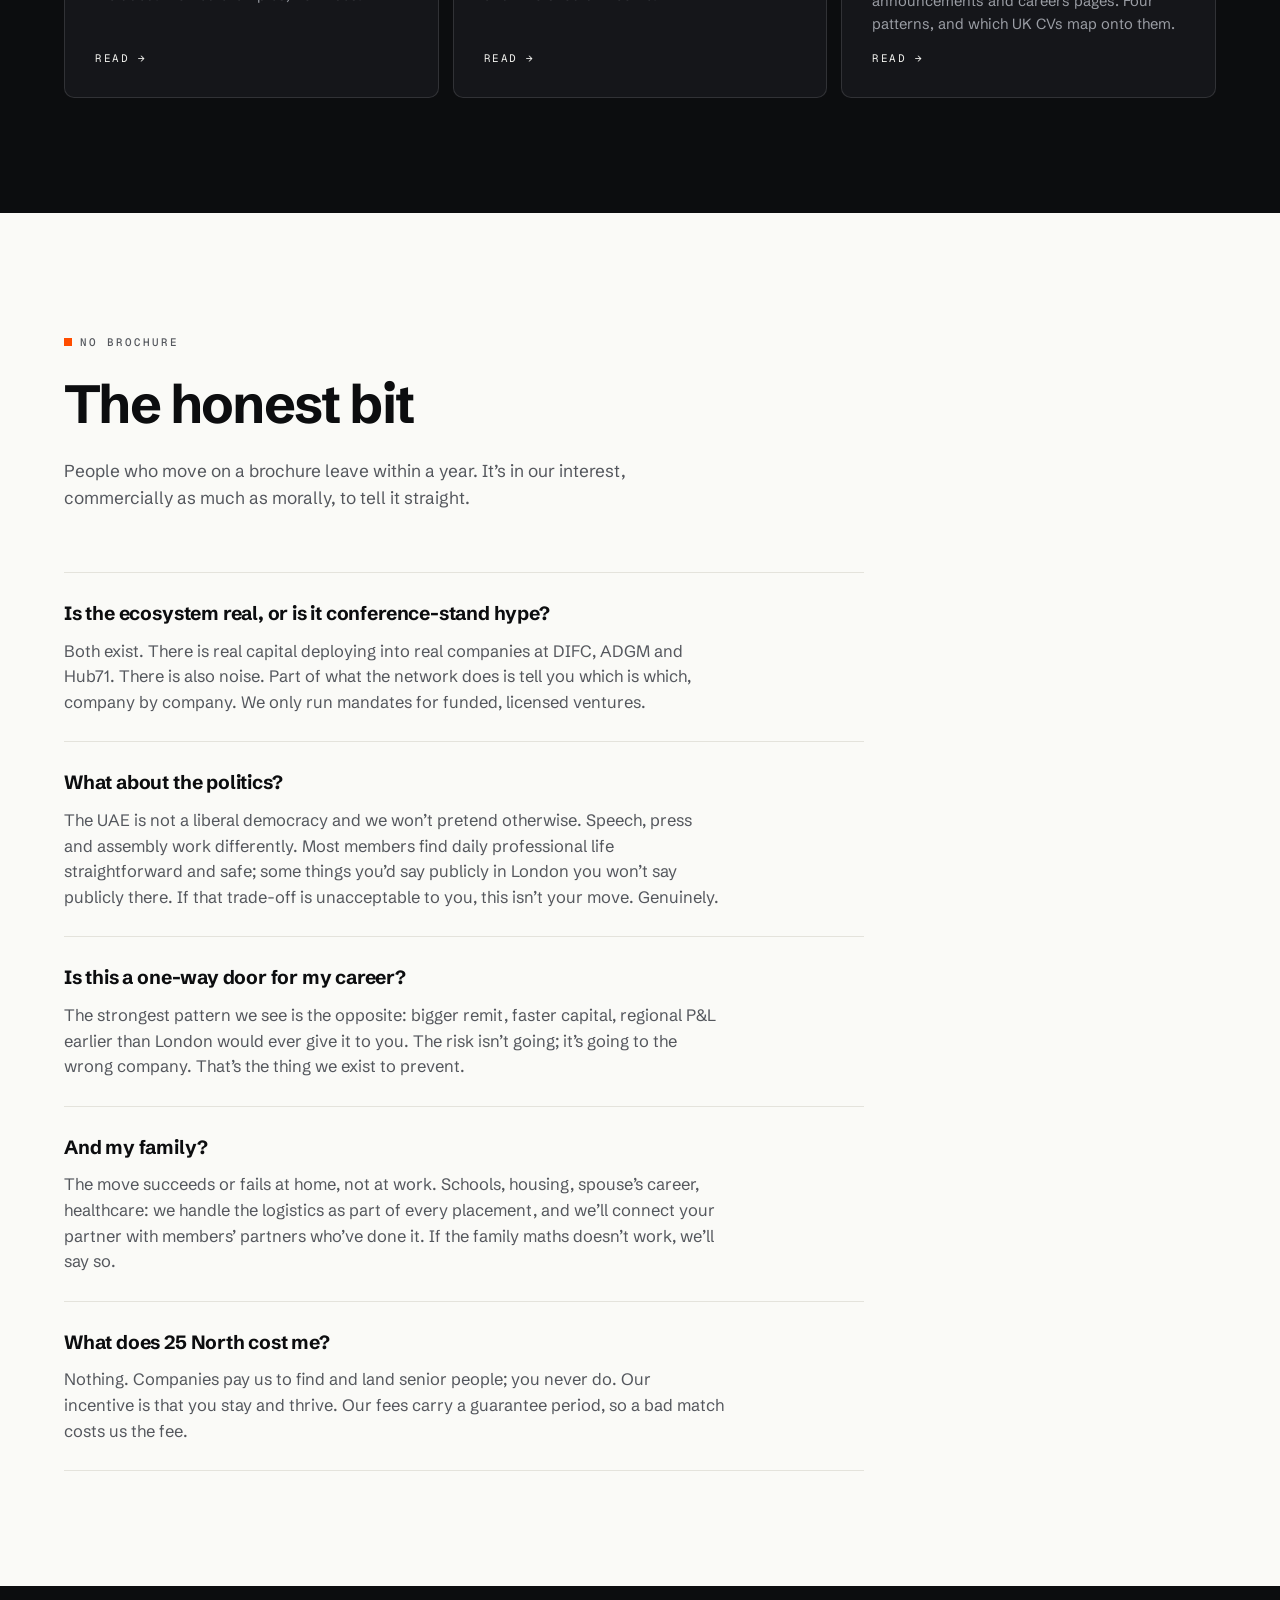
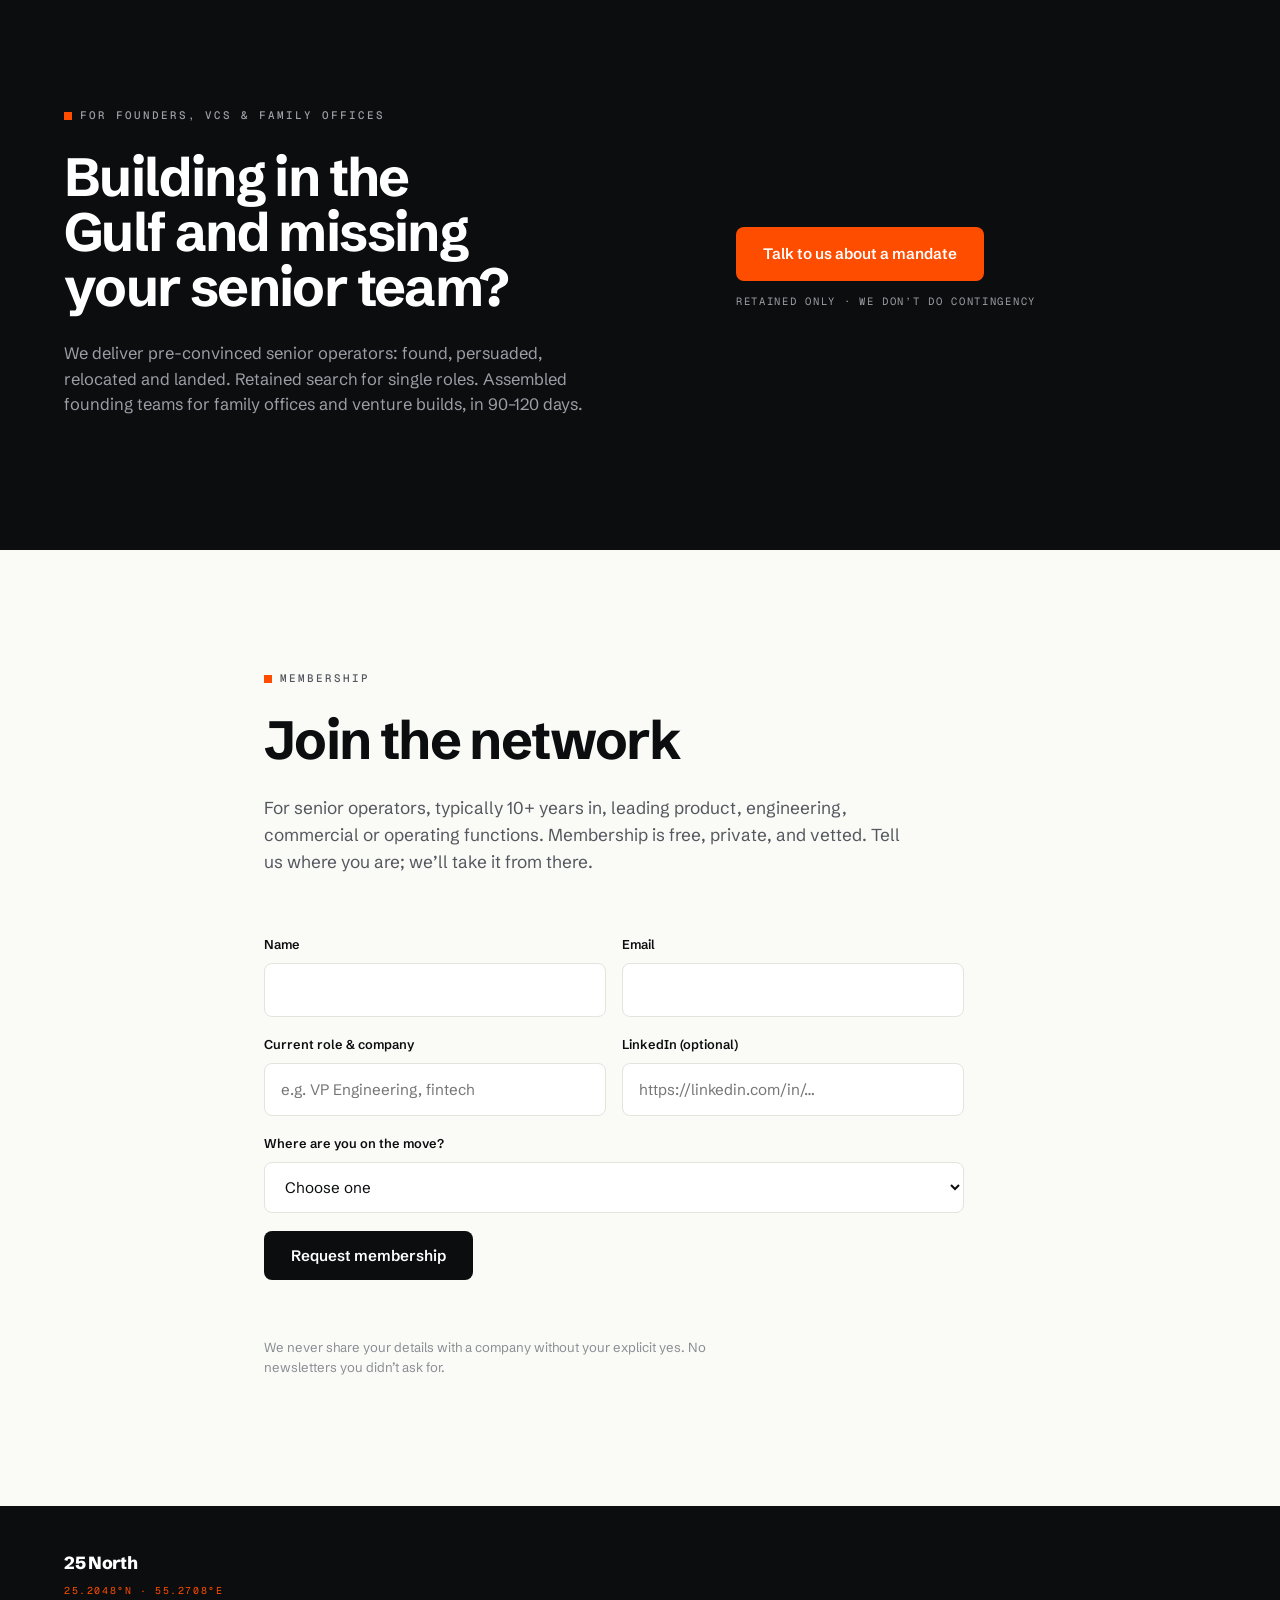
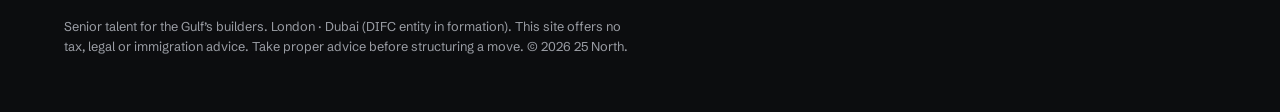
==== commit 7a28dbc2: "Hero art: Burj Khalifa line drawing behind the 25-degree watermark Co-Authored-By: Claude Fable 5 <n" ====
--- a/index.html
+++ b/index.html
@@ -33,7 +33,15 @@
 
   <!-- Hero -->
   <section class="hero">
-    <div class="hero-watermark" aria-hidden="true">25°</div>
+    <div class="hero-art" aria-hidden="true">
+      <svg class="hero-tower" viewBox="0 0 420 780" preserveAspectRatio="xMidYMax meet">
+        <!-- Burj Khalifa, abstracted: stepped spire in hairline strokes -->
+        <path d="M210,6 L210,120 L214,120 L214,190 L219,190 L219,260 L225,260 L225,330 L232,330 L232,400 L240,400 L240,470 L249,470 L249,540 L259,540 L259,610 L270,610 L270,680 L283,680 L283,780"/>
+        <path d="M210,6 L210,120 L206,120 L206,190 L201,190 L201,260 L195,260 L195,330 L188,330 L188,400 L180,400 L180,470 L171,470 L171,540 L161,540 L161,610 L150,610 L150,680 L137,680 L137,780"/>
+        <path d="M192,420 L192,780 M228,420 L228,780 M165,560 L165,780 M255,560 L255,780"/>
+      </svg>
+      <span class="hero-watermark">25&deg;</span>
+    </div>
     <div class="shell hero-in">
       <p class="eyebrow">Private network &middot; senior operators</p>
       <h1>Ambition didn&rsquo;t die. It moved to 25&deg;&nbsp;North.</h1>
--- a/assets/styles.css
+++ b/assets/styles.css
@@ -38,7 +38,7 @@
 .shell-narrow{max-width:800px}
 
 h1,h2,h3{font-weight:700; line-height:1.02; letter-spacing:-.03em; text-wrap:balance; margin:0 0 .5em}
-h1{font-size:clamp(3rem,8vw,6.6rem); font-weight:800}
+h1{font-size:clamp(2.5rem,5.2vw,4.4rem); font-weight:800}
 h2{font-size:clamp(2rem,4.2vw,3.4rem)}
 h3{font-size:1.25rem; letter-spacing:-.01em; line-height:1.2}
 p{margin:0 0 1em}
@@ -81,16 +81,17 @@
 
 /* ---------- Hero ---------- */
 .hero{position:relative; overflow:hidden}
+.hero-art{position:absolute; right:0; top:0; bottom:0; width:min(46vw,680px); pointer-events:none; user-select:none; z-index:0}
+.hero-tower{position:absolute; right:10%; bottom:0; height:96%; fill:none; stroke:#dedcd3; stroke-width:1.5}
 .hero-watermark{
-  position:absolute; right:-.06em; top:46%; transform:translateY(-50%);
-  font-weight:800; font-size:clamp(14rem,36vw,34rem); line-height:1; letter-spacing:-.05em;
-  color:transparent; -webkit-text-stroke:1px var(--line); pointer-events:none; user-select:none;
-  z-index:0;
-}
-@media (max-width:860px){ .hero-watermark{display:none} }
-.hero-in{position:relative; z-index:1; padding-block:clamp(72px,10vw,140px) clamp(56px,7vw,96px)}
-.hero h1{max-width:11ch; margin-bottom:30px}
-.hero .lede{font-size:clamp(1.05rem,1.5vw,1.3rem); color:var(--ink-2); max-width:52ch; margin-bottom:40px}
+  position:absolute; right:-.04em; top:44%; transform:translateY(-50%);
+  font-weight:800; font-size:clamp(11rem,22vw,19rem); line-height:1; letter-spacing:-.05em;
+  color:transparent; -webkit-text-stroke:1.5px rgba(255,77,0,.28);
+}
+@media (max-width:860px){ .hero-art{display:none} }
+.hero-in{position:relative; z-index:1; padding-block:clamp(48px,6.5vw,88px) clamp(44px,5vw,72px)}
+.hero h1{max-width:15ch; margin-bottom:24px}
+.hero .lede{font-size:clamp(1.02rem,1.4vw,1.2rem); color:var(--ink-2); max-width:54ch; margin-bottom:32px}
 .hero .lede strong{color:var(--ink); font-weight:600}
 .hero-ctas{display:flex; gap:12px; flex-wrap:wrap; align-items:center}
 
